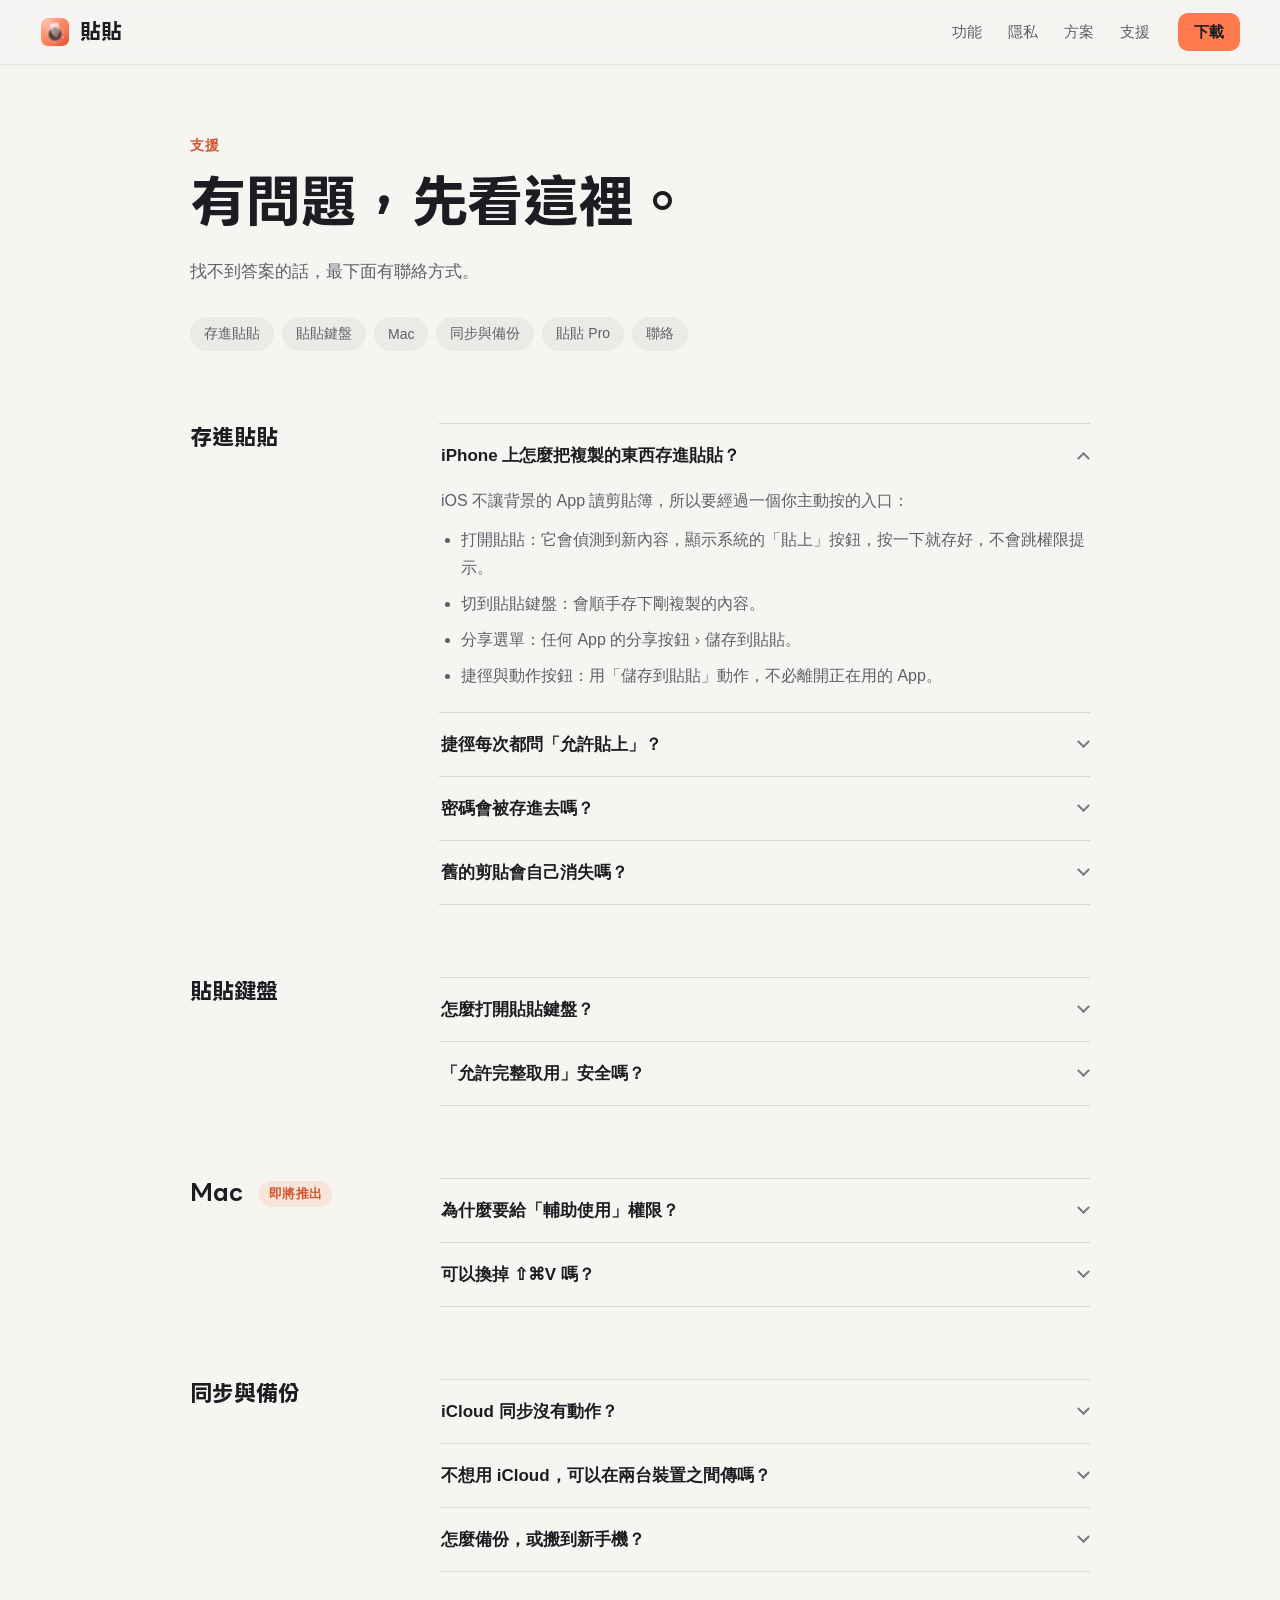
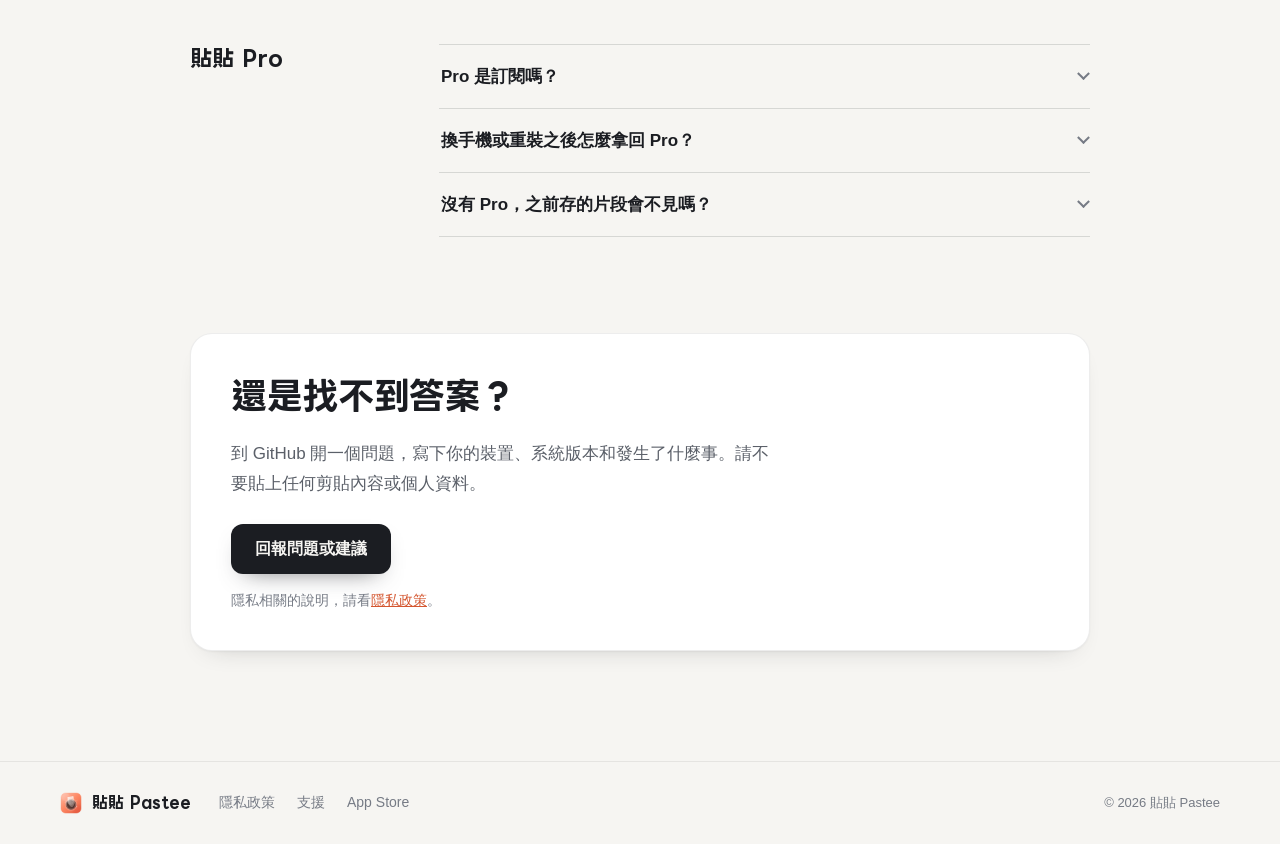
==== support/index.html @ 5e37101f "Pastee website: homepage, support page and 404 The homepage is a Wednesday's worth of clips laid out" ====
<!doctype html>
<html lang="zh-Hant-TW">
<head>
<meta charset="utf-8">
<meta name="viewport" content="width=device-width, initial-scale=1, viewport-fit=cover">
<title>支援與常見問題｜貼貼 Pastee</title>
<meta name="description" content="貼貼 Pastee 的常見問題：怎麼把東西存進貼貼、貼貼鍵盤、iCloud 同步、備份、貼貼 Pro 與聯絡方式。">
<meta name="theme-color" content="#F6F5F2" media="(prefers-color-scheme: light)">
<meta name="theme-color" content="#131417" media="(prefers-color-scheme: dark)">
<link rel="canonical" href="https://chung223.github.io/pastee-site/support/">
<link rel="icon" href="../assets/favicon-64.png" type="image/png">
<link rel="apple-touch-icon" href="../assets/apple-touch-icon.png">
<meta property="og:title" content="支援與常見問題｜貼貼 Pastee">
<meta property="og:image" content="https://chung223.github.io/pastee-site/assets/og.png">
<link rel="preload" href="../assets/fonts/pastee-display.woff2" as="font" type="font/woff2" crossorigin>
<link rel="stylesheet" href="../assets/site.css">
</head>
<body class="page">
<a class="skip" href="#main">跳到主要內容</a>
<header class="nav scrolled">
  <div class="nav-in">
    <a class="brand" href="../" aria-label="貼貼 Pastee 首頁"><img src="../assets/icon-256.webp" width="30" height="30" alt="">貼貼</a>
    <nav class="links" aria-label="主要">
      <a href="../#features">功能</a>
      <a href="../#privacy">隱私</a>
      <a href="../#pricing">方案</a>
      <a href="./" aria-current="page">支援</a>
    </nav>
    <a class="get" href="https://apps.apple.com/tw/app/%E8%B2%BC%E8%B2%BC-pastee/id6814187982">下載</a>
  </div>
</header>

<main id="main" class="wrap support">
  <header class="page-head">
    <p class="eyebrow">支援</p>
    <h1 class="display">有問題，先看這裡。</h1>
    <p class="body">找不到答案的話，最下面有聯絡方式。</p>
    <nav class="toc" aria-label="分類">
      <a href="#save">存進貼貼</a><a href="#keyboard">貼貼鍵盤</a><a href="#mac">Mac</a><a href="#sync">同步與備份</a><a href="#pro">貼貼 Pro</a><a href="#contact">聯絡</a>
    </nav>
  </header>

  <section class="qa-group" id="save" aria-labelledby="save-h">
    <h2 id="save-h">存進貼貼</h2>
    <div class="qa">
      <details open>
        <summary>iPhone 上怎麼把複製的東西存進貼貼？</summary>
        <p>iOS 不讓背景的 App 讀剪貼簿，所以要經過一個你主動按的入口：</p>
        <ul class="dots">
          <li>打開貼貼：它會偵測到新內容，顯示系統的「貼上」按鈕，按一下就存好，不會跳權限提示。</li>
          <li>切到貼貼鍵盤：會順手存下剛複製的內容。</li>
          <li>分享選單：任何 App 的分享按鈕 › 儲存到貼貼。</li>
          <li>捷徑與動作按鈕：用「儲存到貼貼」動作，不必離開正在用的 App。</li>
        </ul>
      </details>
      <details>
        <summary>捷徑每次都問「允許貼上」？</summary>
        <p>第一次執行讀剪貼簿的捷徑時，iOS 會問能不能讀。選「一律允許」，之後就不會再問。</p>
      </details>
      <details>
        <summary>密碼會被存進去嗎？</summary>
        <p>預設不會。密碼管理員複製的內容不記錄，標了「機密」或「暫存」的也不記錄。信用卡號、API 金鑰、私鑰、JWT 會自動遮罩，可以設定幾分鐘後自動刪除。設定裡還能打開「連疑似密碼的字串也遮罩」。</p>
      </details>
      <details>
        <summary>舊的剪貼會自己消失嗎？</summary>
        <p>預設保留最近 5,000 筆，可以在設定裡改成不限，或改成依天數清理。釘選的和收藏集裡的永遠保留。</p>
      </details>
    </div>
  </section>

  <section class="qa-group" id="keyboard" aria-labelledby="keyboard-h">
    <h2 id="keyboard-h">貼貼鍵盤</h2>
    <div class="qa">
      <details>
        <summary>怎麼打開貼貼鍵盤？</summary>
        <p>設定 › 一般 › 鍵盤 › 鍵盤 › 新增鍵盤 › 貼貼，再點進「貼貼」打開「允許完整取用」。之後在任何輸入框按地球鍵就能切過去。</p>
      </details>
      <details>
        <summary>「允許完整取用」安全嗎？</summary>
        <p>沒有這個權限，鍵盤讀不到你存在貼貼裡的剪貼，就完全沒有用處。貼貼鍵盤只有讀取共用資料庫這一項權限，沒有任何網路權限，不記錄按鍵，也不傳送你輸入的內容。</p>
      </details>
    </div>
  </section>

  <section class="qa-group" id="mac" aria-labelledby="mac-h">
    <h2 id="mac-h">Mac <span class="soon">即將推出</span></h2>
    <div class="qa">
      <details>
        <summary>為什麼要給「輔助使用」權限？</summary>
        <p>貼貼要替你在目前的 App 按下 ⌘V，才能把選好的那筆直接貼進去。沒有授權的話，它只會把內容放到剪貼簿，你自己再按一次 ⌘V。</p>
      </details>
      <details>
        <summary>可以換掉 ⇧⌘V 嗎？</summary>
        <p>可以。設定 › 快捷鍵，按下你想要的組合就好；依序貼上的快捷鍵也在同一個地方。</p>
      </details>
    </div>
  </section>

  <section class="qa-group" id="sync" aria-labelledby="sync-h">
    <h2 id="sync-h">同步與備份</h2>
    <div class="qa">
      <details>
        <summary>iCloud 同步沒有動作？</summary>
        <p>iCloud 同步是貼貼 Pro 的功能。確認兩台裝置都登入同一個 Apple 帳號、都買了或恢復了 Pro，並且在設定裡打開「透過 iCloud 同步」。同步走你自己的 iCloud，文字以端對端加密欄位儲存。</p>
      </details>
      <details>
        <summary>不想用 iCloud，可以在兩台裝置之間傳嗎？</summary>
        <p>可以用區網直傳：兩台裝置在同一個 Wi-Fi、輸入相同的配對碼，就會直接互傳，不經過任何伺服器。這個功能預設關閉，也不需要 Pro。</p>
      </details>
      <details>
        <summary>怎麼備份，或搬到新手機？</summary>
        <p>設定 › 備份，可以匯出成 JSON 檔，再到新裝置匯入。備份包含文字、連結、富文字、縮圖、釘選與收藏集；圖片原檔與敏感內容不會放進去。</p>
      </details>
    </div>
  </section>

  <section class="qa-group" id="pro" aria-labelledby="pro-h">
    <h2 id="pro-h">貼貼 Pro</h2>
    <div class="qa">
      <details>
        <summary>Pro 是訂閱嗎？</summary>
        <p>不是。貼貼 Pro 是 NT$290 一次買斷，包含 iCloud 同步、自己寫片段、展開關鍵字、工作階段與比較兩筆。其他功能都免費，包括所有隱私功能。</p>
      </details>
      <details>
        <summary>換手機或重裝之後怎麼拿回 Pro？</summary>
        <p>打開設定裡的貼貼 Pro，按「恢復購買」。購買跟著你的 Apple 帳號走，每台裝置會各自向 App Store 確認。</p>
      </details>
      <details>
        <summary>沒有 Pro，之前存的片段會不見嗎？</summary>
        <p>不會。已經存下的東西永遠讀得到，沒有 Pro 只是不能建立新的片段、不能開始同步。</p>
      </details>
    </div>
  </section>

  <section class="contact" id="contact" aria-labelledby="contact-h">
    <h2 id="contact-h" class="display">還是找不到答案？</h2>
    <p class="body">到 GitHub 開一個問題，寫下你的裝置、系統版本和發生了什麼事。請不要貼上任何剪貼內容或個人資料。</p>
    <a class="btn" href="https://github.com/chung223/pastee-privacy/issues">回報問題或建議</a>
    <p class="fine">隱私相關的說明，請看<a href="https://chung223.github.io/pastee-privacy/">隱私政策</a>。</p>
  </section>
</main>

<footer class="foot">
  <div class="wrap foot-in">
    <span class="brand"><img src="../assets/icon-256.webp" width="22" height="22" alt="">貼貼 Pastee</span>
    <nav aria-label="頁尾">
      <a href="https://chung223.github.io/pastee-privacy/">隱私政策</a>
      <a href="./">支援</a>
      <a href="https://apps.apple.com/tw/app/%E8%B2%BC%E8%B2%BC-pastee/id6814187982">App Store</a>
    </nav>
    <small>© 2026 貼貼 Pastee</small>
  </div>
</footer>
</body>
</html>
---- assets/site.css ----
/* 貼貼 Pastee 官網
   方向「週三的剪貼簿」：首屏是一個人一天複製過的東西，內容本身就是畫面。
   顏色與 App 的柿墨 Persimmon Ink 同一組（Packages/PasteeCore/Sources/PasteeUI/Theme/PasteeTheme.swift）。 */

@font-face{
  font-family:"Pastee Display";
  src:url("fonts/pastee-display.woff2") format("woff2");
  font-weight:700;font-style:normal;font-display:swap;
}

:root{
  color-scheme:light dark;
  --bg:#F6F5F2; --surface:#FFFFFF; --raised:#F1EFEA; --sunken:#EDEBE6;
  --fill:rgba(27,29,34,.05); --fill-strong:rgba(27,29,34,.09);
  --line:rgba(27,29,34,.08); --line-strong:rgba(27,29,34,.14);
  --text:#1B1D22; --text2:#5B6069; --text3:#767B85;
  --accent:#FF7B4F; --accent-text:#D4562F; --accent-soft:rgba(255,123,79,.14); --on-accent:#1B1D22;
  --ink:#1B1D22; --ink-text:#F3F4F6; --ink-text2:#AEB3BD;
  --k-text:#6F7782; --k-rich:#5B6BD6; --k-link:#1E6FD9; --k-code:#7A4FD6; --k-color:#D6407F; --k-email:#1B9C90; --k-image:#2E9E5B; --k-file:#C77A12;
  --shadow:0 1px 2px rgba(27,29,34,.04),0 12px 28px -20px rgba(27,29,34,.30);
  --display:"Pastee Display","PingFang TC","Noto Sans TC","Microsoft JhengHei",sans-serif;
  --sans:-apple-system,BlinkMacSystemFont,"SF Pro Text","PingFang TC","Noto Sans TC","Microsoft JhengHei",sans-serif;
  --mono:ui-monospace,"SF Mono",Menlo,Consolas,monospace;
  --gutter:clamp(16px,3.2vw,40px);
  --r-key:6px; --r-ctl:12px; --r-card:16px; --r-panel:22px;
  --spring:linear(0,.009,.035 2.1%,.141 4.4%,.723 12.9%,.938 16.7%,1.017 19.4%,1.067,1.099 24.3%,1.105 25.9%,1.1 27.7%,1.006 34.6%,.988 38.6%,.98 42.6%,.993 55.6%,1.001 69.8%,1);
}
@media (prefers-color-scheme:dark){
  :root{
    --bg:#131417; --surface:#1B1D22; --raised:#23262D; --sunken:#16171B;
    --fill:rgba(255,255,255,.06); --fill-strong:rgba(255,255,255,.10);
    --line:rgba(255,255,255,.08); --line-strong:rgba(255,255,255,.14);
    --text:#F3F4F6; --text2:#AEB3BD; --text3:#8B9099;
    --accent-text:#FF9A76; --accent-soft:rgba(255,123,79,.16);
    --ink:#0D0E11;
    --k-text:#9AA3AE; --k-rich:#8F9CF4; --k-link:#5DA9FF; --k-code:#B388FF; --k-color:#FF7AB6; --k-email:#4FD1C5; --k-image:#58D68D; --k-file:#FFB74D;
    --shadow:0 1px 0 rgba(255,255,255,.04) inset,0 18px 36px -24px rgba(0,0,0,.9);
  }
}

*,*::before,*::after{box-sizing:border-box}
*{margin:0;padding:0}
html{background:var(--bg);color:var(--text);font-family:var(--sans);-webkit-font-smoothing:antialiased;text-size-adjust:100%;scroll-padding-top:80px}
body{min-height:100vh;overflow-x:clip}
img{display:block;max-width:100%;height:auto}
a{color:inherit}
button{font:inherit;color:inherit;background:none;border:0;cursor:pointer}
ul,ol{list-style:none}
:focus-visible{outline:2px solid var(--accent);outline-offset:3px;border-radius:6px}
.sr{position:absolute;width:1px;height:1px;overflow:hidden;clip-path:inset(50%);white-space:nowrap}
.skip{position:absolute;left:12px;top:-60px;z-index:50;padding:10px 14px;border-radius:10px;background:var(--text);color:var(--bg);text-decoration:none}
.skip:focus{top:12px}
.mono{font-family:var(--mono)}
.nb{white-space:nowrap}
.wrap{width:100%;max-width:1240px;margin-inline:auto;padding-inline:var(--gutter)}
.display{font-family:var(--display);font-weight:700;letter-spacing:-.01em}
.eyebrow{font-size:14px;font-weight:600;color:var(--accent-text);letter-spacing:.04em}
h2.display{margin-top:14px;font-size:clamp(34px,4.3vw,56px);line-height:1.25;text-wrap:balance}
.body{margin-top:20px;font-size:17px;line-height:1.75;color:var(--text2);max-width:32em}
svg.i{width:14px;height:14px;fill:none;stroke:currentColor;stroke-width:1.7;stroke-linecap:round;stroke-linejoin:round;flex:none}
.key{display:inline-flex;align-items:center;justify-content:center;min-width:1.9em;height:1.75em;padding:0 .5em;border-radius:var(--r-key);background:var(--surface);border:1px solid var(--line-strong);border-bottom-width:2px;font:500 .8em/1 var(--mono);color:var(--text2);white-space:nowrap}

.btn{display:inline-flex;align-items:center;justify-content:center;height:50px;padding:0 24px;border-radius:var(--r-ctl);background:var(--text);color:var(--bg);font:600 16px/1 var(--sans);text-decoration:none;white-space:nowrap;
  transition:transform .18s var(--spring),box-shadow .2s;box-shadow:0 10px 24px -14px rgba(27,29,34,.7)}
.btn:hover{transform:translateY(-2px)}
.btn:active{transform:scale(.97);transition-duration:.08s}

/* ───────── 導覽 ───────── */
.nav{position:sticky;top:0;z-index:20;background:color-mix(in srgb,var(--bg) 82%,transparent);backdrop-filter:blur(18px) saturate(1.4);-webkit-backdrop-filter:blur(18px) saturate(1.4);border-bottom:1px solid transparent;transition:border-color .2s}
.nav.scrolled{border-bottom-color:var(--line)}
.nav-in{display:flex;align-items:center;gap:28px;height:64px;padding-inline:var(--gutter);max-width:1440px;margin-inline:auto}
.brand{display:inline-flex;align-items:center;gap:10px;font:700 21px/1 var(--display);text-decoration:none}
.brand img{border-radius:22%}
.links{margin-left:auto;display:flex;gap:26px;font-size:15px}
.links a{color:var(--text2);text-decoration:none;transition:color .15s}
.links a:hover{color:var(--text)}
.get{display:inline-flex;align-items:center;height:38px;padding:0 16px;border-radius:10px;background:var(--accent);color:var(--on-accent);font-weight:600;font-size:15px;text-decoration:none;transition:transform .18s var(--spring)}
.get:active{transform:scale(.96)}

/* ───────── 首屏 ───────── */
.day{max-width:1440px;margin-inline:auto;height:calc(100svh - 64px);min-height:700px;max-height:920px;padding:6px var(--gutter) 32px;display:grid;gap:14px;
  grid-template-columns:repeat(12,minmax(0,1fr));grid-template-rows:repeat(3,minmax(0,1fr))}
.head{grid-column:1/6;grid-row:1/3;display:flex;flex-direction:column;justify-content:center;padding:0 24px 0 6px}
.head .eyebrow{color:var(--text3);font:500 13px var(--mono);letter-spacing:.02em}
h1.display{margin-top:16px;font-size:clamp(40px,4.7vw,68px);line-height:1.22}
h1 .ln{display:block;white-space:nowrap}
h1 em{font-style:normal;color:var(--accent-text);display:inline-block;font-variant-numeric:tabular-nums}
.lede{margin-top:20px;font-size:17px;line-height:1.75;color:var(--text2);max-width:25em}
.cta{margin-top:26px;display:flex;align-items:center;gap:18px;flex-wrap:wrap}
.avail{display:inline-flex;align-items:center;gap:8px;font-size:14px;color:var(--text3)}
.avail .sep{width:3px;height:3px;border-radius:50%;background:currentColor}
.hint{margin-top:22px;display:flex;align-items:center;gap:10px;font-size:14px;color:var(--text3)}

.tiles{display:contents}
.t{position:relative;display:flex;flex-direction:column;min-height:0;border-radius:var(--r-card);background:var(--surface);border:1px solid var(--line);box-shadow:var(--shadow);overflow:hidden}
.t .meta{display:flex;align-items:center;gap:8px;padding:12px 14px 0;font-size:12px;color:var(--text3);white-space:nowrap;min-width:0}
.t .meta .time{font:500 12px var(--mono);color:var(--text2)}
.t .kind{flex:none;display:inline-flex;align-items:center;gap:5px;margin-left:auto;padding:3px 8px;border-radius:999px;font-size:11.5px;font-weight:600;color:var(--tint);background:color-mix(in srgb,var(--tint) 12%,transparent)}
.t .c{flex:1;min-height:0;padding:10px 14px 14px;font-size:14px;line-height:1.55;overflow:hidden}
.t.link{grid-column:6/9;grid-row:1/2}
.t.color{grid-column:9/11;grid-row:1/2}
.t.shot{grid-column:11/13;grid-row:1/3}
.t.code{grid-column:6/11;grid-row:2/3}
.t.note{grid-column:1/4;grid-row:3/4}
.t.mask{grid-column:4/6;grid-row:3/4}
.t.mail{grid-column:6/8;grid-row:3/4}
.t.utm{grid-column:8/11;grid-row:3/4}
.t.file{grid-column:11/13;grid-row:3/4}
.t .ttl{font-weight:600;font-size:15px;line-height:1.45}
.t .url{margin-top:6px;color:var(--k-link);font-size:13px;word-break:break-all}
.t.color .c{padding:10px 10px 10px}
.sw{height:100%;border-radius:10px;background:var(--sw);display:flex;align-items:flex-end;padding:10px 12px;color:#1B1D22;font:600 16px var(--mono)}
.t.code pre{font:12.5px/1.6 var(--mono);color:var(--text)}
.kw{color:#B4317A}.fn{color:#1E6FD9}.cm{color:var(--text3)}
@media (prefers-color-scheme:dark){.kw{color:#FF7AB6}.fn{color:#8FD3FF}}
.t.shot .c{display:flex;flex-direction:column;gap:10px;padding:10px 12px 12px}
.phone{flex:1;min-height:0;border-radius:14px;background:var(--raised);border:1px solid var(--line);padding:14px 12px;display:flex;flex-direction:column;gap:8px;overflow:hidden}
.phone .bar{display:block;height:7px;border-radius:4px;background:var(--fill-strong)}
.phone .tk{display:block;margin:4px 0;padding:10px;border-radius:10px;background:var(--surface);border:1px solid var(--line);font-size:12px;line-height:1.5;color:var(--text2)}
.phone .tk b{display:block;font-size:13px;color:var(--text)}
.phone mark{display:inline-block;margin-top:6px;padding:2px 6px;border-radius:5px;background:color-mix(in srgb,var(--k-image) 18%,transparent);color:var(--text);font:600 12.5px var(--mono)}
.ocr{font-size:12px;font-weight:600;color:var(--k-image)}
.t.mask .c{display:flex;flex-direction:column;justify-content:center;gap:6px;background:repeating-linear-gradient(-45deg,var(--fill) 0 7px,transparent 7px 14px)}
.t.mask .dots{font-size:20px;letter-spacing:.1em;color:var(--text2)}
.t.mask small{font-size:12.5px;color:var(--text3);line-height:1.5}
.t.mail .c{display:flex;align-items:center;font-size:15px;word-break:break-all}
.t.utm .url{color:var(--text2);line-height:1.6}
s{color:var(--text3);text-decoration-color:var(--accent);text-decoration-thickness:2px}
.t.utm small{display:block;margin-top:6px;font-size:12px;font-weight:600;color:var(--accent-text)}
.t.file .c{display:flex;align-items:center;gap:12px}
.doc{flex:none;display:flex;align-items:flex-end;justify-content:center;width:38px;height:46px;padding-bottom:5px;border-radius:6px;background:color-mix(in srgb,var(--k-file) 14%,var(--surface));border:1px solid color-mix(in srgb,var(--k-file) 35%,transparent);font:700 9px var(--mono);color:var(--k-file)}
.t.file b{display:block;font-size:14px;word-break:break-all}
.t.file small{font-size:12px;color:var(--text3)}

/* ───────── 自動分類 ───────── */
.sort{border-top:1px solid var(--line)}
.sort-stage{max-width:1240px;margin-inline:auto;padding:0 var(--gutter);min-height:calc(100svh - 64px);display:grid;grid-template-columns:minmax(0,5fr) minmax(0,7fr);gap:56px;align-items:center}
.perks{margin-top:26px;display:grid;grid-template-columns:repeat(2,minmax(0,auto));gap:10px 22px;font-size:15px;color:var(--text2)}
.perks li{display:flex;align-items:center;gap:8px}
.perks li::before{content:"";width:10px;height:10px;border-radius:3px;background:var(--tint)}
.perks b{color:var(--text);font-weight:600}
.board{position:relative;height:min(68svh,560px);--chip-h:15px;--chip-gap:4px}
.pile{position:absolute;inset:0 0 54px 0}
.chip{position:absolute;left:0;top:0;height:var(--chip-h);border-radius:5px;background:var(--tint);will-change:transform}
.chip.fresh{box-shadow:0 0 0 2px var(--bg),0 0 0 4px var(--accent)}
.cols{position:absolute;left:0;right:0;bottom:0;display:grid;grid-template-columns:repeat(8,minmax(0,1fr));gap:12px}
.col{display:flex;justify-content:space-between;align-items:baseline;gap:4px;padding-top:10px;border-top:1px solid var(--line-strong);font-size:13px;color:var(--text2);white-space:nowrap}
.col .n{font:600 13px var(--mono);color:var(--text)}
html:not(.js) .col{position:relative}
html:not(.js) .col::before{content:"";position:absolute;left:0;right:0;bottom:calc(100% + 8px);height:calc(var(--n,0) * 19px);border-radius:5px;background:repeating-linear-gradient(180deg,var(--tint) 0 15px,transparent 15px 19px)}

/* ───────── 搜尋 ───────── */
.find{padding:140px 0}
.find-in{display:grid;grid-template-columns:minmax(0,1fr) minmax(0,1.12fr);gap:72px;align-items:center}
.rules{margin-top:34px;display:grid;gap:18px}
.rules li{display:grid;grid-template-columns:auto 1fr;gap:14px;align-items:baseline;font-size:16px;line-height:1.65;color:var(--text2)}
.rules b{color:var(--text);font-weight:600}
.rules .n{font-size:12px;color:var(--accent-text)}
.panel{border-radius:var(--r-panel);background:var(--surface);border:1px solid var(--line-strong);box-shadow:0 40px 80px -48px rgba(27,29,34,.45);overflow:hidden}
.q{display:flex;align-items:center;gap:10px;padding:16px 18px;border-bottom:1px solid var(--line);cursor:text}
.q svg.i{width:18px;height:18px;color:var(--text3)}
.q input{flex:1;min-width:0;border:0;outline:0;background:transparent;color:var(--text);font:400 20px/1.3 var(--sans);caret-color:var(--accent)}
.q input::placeholder{color:var(--text3)}
.q input::-webkit-search-cancel-button{display:none}
.q:focus-within{box-shadow:inset 0 -2px 0 var(--accent)}
.hits{font-size:12px;color:var(--text3);white-space:nowrap}
.results{position:relative;min-height:calc(4 * 62px)}
.res{display:flex;align-items:center;gap:12px;height:62px;padding:0 16px;border-bottom:1px solid var(--line)}
.res:first-child{background:var(--accent-soft)}
.res .k{flex:none;display:flex;align-items:center;justify-content:center;width:34px;height:34px;border-radius:10px;background:color-mix(in srgb,var(--tint) 14%,transparent);color:var(--tint)}
.res .k svg.i{width:16px;height:16px}
.res .k.sw-k{background:var(--sw);border:1px solid var(--line)}
.res .tx{min-width:0;flex:1}
.res .tt,.res .mm{display:block}
.res .tt{font-size:15px;white-space:nowrap;overflow:hidden;text-overflow:ellipsis}
.res .tt u{text-decoration:none;color:var(--accent-text);font-weight:700}
.res .mm{margin-top:2px;font-size:12px;color:var(--text3);white-space:nowrap;overflow:hidden;text-overflow:ellipsis}
.res .why{flex:none;font-size:11.5px;color:var(--text3);padding:2px 8px;border-radius:999px;background:var(--fill)}
.res .key{flex:none;font-size:11px}
.empty{padding:28px 18px;color:var(--text3);font-size:14px}
.try{display:flex;flex-wrap:wrap;align-items:center;gap:8px;padding:14px 16px;border-top:1px solid var(--line);font-size:13px;color:var(--text3)}
.try button{height:28px;padding:0 10px;border-radius:999px;background:var(--fill);font:500 12.5px var(--mono);color:var(--text2);transition:background .15s}
.try button:hover{background:var(--fill-strong)}

/* ───────── 轉換 ───────── */
.shape{padding:40px 0 140px}
.shape-in{display:grid;grid-template-columns:minmax(0,1fr) minmax(0,.9fr);gap:72px;align-items:center}
.clean{margin-top:32px;padding:20px 22px;border-radius:var(--r-card);background:var(--surface);border:1px solid var(--line);box-shadow:var(--shadow)}
.clean-lab{display:flex;align-items:center;gap:8px;font-size:13px;font-weight:600;color:var(--k-link)}
.clean-url{margin-top:10px;font-size:15px;line-height:1.6;word-break:break-all;color:var(--text)}
.strike-anim .clean-url s{display:inline-block;vertical-align:bottom;overflow:hidden;white-space:nowrap;text-decoration:none;
  background:linear-gradient(var(--accent),var(--accent)) left 58%/var(--strike,100%) 2px no-repeat}
.clean-note{margin-top:12px;font-size:14px;line-height:1.7;color:var(--text3)}
.clean-note code{font:500 .92em var(--mono);padding:1px 5px;border-radius:5px;background:var(--fill);color:var(--text2)}
.shot-ipad{border-radius:28px;overflow:hidden;border:1px solid var(--line-strong);box-shadow:0 50px 90px -60px rgba(27,29,34,.6);background:var(--surface)}

/* ───────── 平台 ───────── */
.where{padding:120px 0 140px;border-top:1px solid var(--line)}
.mac{margin-top:56px}
.mac-head{display:flex;align-items:baseline;gap:28px;flex-wrap:wrap}
.mac-head h3,.ph-copy h3{font:700 28px/1.3 var(--display)}
.soon{display:inline-flex;vertical-align:middle;margin-left:8px;padding:4px 10px;border-radius:999px;background:var(--accent-soft);color:var(--accent-text);font:600 13px var(--sans);letter-spacing:.02em}
.mac-head p{max-width:34em;font-size:16px;line-height:1.75;color:var(--text2)}
.mac-desk{position:relative;margin:36px auto 0;max-width:1440px;padding:56px var(--gutter) 0;overflow:hidden;
  background:linear-gradient(160deg,#FFD9C8 0%,#FF9C78 42%,#E8603F 100%)}
@media (prefers-color-scheme:dark){.mac-desk{background:linear-gradient(160deg,#3A2A25 0%,#5A3022 45%,#2A1712 100%)}}
.mac-window{width:min(980px,86%);margin-inline:auto;filter:drop-shadow(0 30px 40px rgba(60,20,8,.35))}
.mac-shelf{position:relative;width:min(1240px,100%);margin:-12% auto 0;border-radius:18px 18px 0 0;box-shadow:0 -20px 50px -20px rgba(60,20,8,.45)}
.keys{margin-top:28px;display:grid;grid-template-columns:repeat(4,minmax(0,1fr));gap:20px}
.keys li{display:flex;flex-direction:column;gap:10px;font-size:14px;line-height:1.6;color:var(--text2)}
.keys .key{align-self:flex-start;font-size:14px;color:var(--text)}
.phones{margin-top:110px;display:grid;grid-template-columns:minmax(0,.8fr) minmax(0,1.1fr) minmax(0,.8fr);gap:48px;align-items:center}
.ph{border-radius:40px;overflow:hidden;border:1px solid var(--line-strong);box-shadow:0 40px 70px -50px rgba(27,29,34,.55);background:var(--surface)}
.ph-2{margin-top:120px}
.ways{margin-top:26px;display:grid;gap:16px}
.ways li{display:grid;gap:3px;padding-left:16px;border-left:2px solid var(--line-strong)}
.ways b{font-size:16px}
.ways span{font-size:15px;line-height:1.65;color:var(--text2)}

/* ───────── 隱私（反色）───────── */
.privacy{background:var(--ink);color:var(--ink-text);padding:130px 0 110px}
.privacy .eyebrow{color:#FF9A76}
.privacy .body{color:var(--ink-text2)}
.privacy-in{display:grid;grid-template-columns:minmax(0,1fr) minmax(0,1fr);gap:72px;align-items:start}
.redact{margin-top:34px;padding:22px 24px;border-radius:var(--r-card);background:#1F2127;border:1px solid rgba(255,255,255,.10)}
.rd-meta{font-size:12px;color:#8B9099}
.rd-num{position:relative;margin-top:12px;height:1.3em;font-size:clamp(22px,2.6vw,32px);letter-spacing:.05em;color:#F3F4F6}
.rd-num span{position:absolute;left:0;top:0;white-space:nowrap}
.rd-num .g{opacity:0}
.rd-num .m{color:#AEB3BD;letter-spacing:.12em}
.rd-note{margin-top:14px;font-size:14px;line-height:1.7;color:#8B9099}
.facts{display:grid;grid-template-columns:repeat(2,minmax(0,1fr));gap:30px 36px;padding-top:44px}
.facts li{display:grid;gap:8px;padding-top:16px;border-top:1px solid rgba(255,255,255,.14)}
.facts b{font-size:17px;color:#F3F4F6}
.facts span{font-size:15px;line-height:1.7;color:#AEB3BD}
.pv-link{margin-top:56px}
.pv-link a{color:#FF9A76;font-weight:600;text-decoration:none}
.pv-link a:hover{text-decoration:underline}

/* ───────── 方案 ───────── */
.pricing{padding:140px 0 120px}
.plans{margin-top:48px;display:grid;grid-template-columns:repeat(2,minmax(0,1fr));gap:20px;max-width:980px}
.plan{display:flex;flex-direction:column;padding:30px 30px 32px;border-radius:var(--r-panel);background:var(--surface);border:1px solid var(--line);box-shadow:var(--shadow)}
.plan.pro{border:2px solid var(--accent);box-shadow:0 30px 60px -40px rgba(255,123,79,.55)}
.plan h3{display:flex;align-items:center;gap:10px;font:700 22px/1.3 var(--display)}
.tag{padding:3px 9px;border-radius:999px;background:var(--accent-soft);color:var(--accent-text);font:600 12px var(--sans)}
.price{margin-top:14px;display:flex;align-items:baseline;gap:12px}
.price .num{font:700 44px/1 var(--display);letter-spacing:-.01em}
.once{font-size:14px;color:var(--text3)}
.sub{margin-top:10px;font-size:15px;color:var(--text2)}
.plan ul{margin-top:20px;display:grid;gap:11px;flex:1}
.plan li{position:relative;padding-left:24px;font-size:15px;line-height:1.6;color:var(--text2)}
.plan li b{color:var(--text)}
.plan li::before{content:"";position:absolute;left:2px;top:.5em;width:10px;height:6px;border-left:2px solid var(--accent);border-bottom:2px solid var(--accent);transform:rotate(-45deg)}
.plan .btn{margin-top:26px;align-self:flex-start}

/* ───────── 常見問題 ───────── */
.faq{padding:40px 0 120px}
.faq-in{display:grid;grid-template-columns:minmax(0,4fr) minmax(0,8fr);gap:56px}
.faq h2.display{margin-top:0;font-size:clamp(30px,3.4vw,44px)}
.qa details{border-top:1px solid var(--line-strong)}
.qa details:last-child{border-bottom:1px solid var(--line-strong)}
.qa summary{list-style:none;display:flex;justify-content:space-between;align-items:center;gap:16px;padding:20px 2px;font-size:17px;font-weight:600;cursor:pointer}
.qa summary::-webkit-details-marker{display:none}
.qa summary::after{content:"";flex:none;width:9px;height:9px;border-right:2px solid var(--text3);border-bottom:2px solid var(--text3);transform:rotate(45deg) translate(-2px,-2px);transition:transform .25s var(--spring)}
.qa details[open] summary::after{transform:rotate(225deg) translate(-2px,-2px)}
.qa p{padding:0 2px 22px;font-size:16px;line-height:1.8;color:var(--text2);max-width:40em}
.more{grid-column:2;margin-top:6px}
.more a{color:var(--accent-text);font-weight:600;text-decoration:none}

/* ───────── 結尾 ───────── */
.end{padding:110px 0 130px;border-top:1px solid var(--line);text-align:center}
.end-in{display:flex;flex-direction:column;align-items:center}
.end-icon{width:112px;height:112px;filter:drop-shadow(0 18px 24px rgba(200,80,40,.35))}
.end h2.display{margin:28px 0 30px}

.foot{border-top:1px solid var(--line);padding:30px 0 calc(30px + env(safe-area-inset-bottom))}
.foot-in{display:flex;align-items:center;gap:28px;flex-wrap:wrap;font-size:14px;color:var(--text3)}
.foot .brand{font-size:16px;color:var(--text)}
.foot nav{display:flex;gap:22px}
.foot nav a{text-decoration:none}
.foot nav a:hover{color:var(--text)}
.foot small{margin-left:auto;font-size:13px}

/* ───────── 在這頁複製時 ───────── */
.toast{position:fixed;z-index:40;right:20px;bottom:calc(20px + env(safe-area-inset-bottom));display:flex;align-items:center;gap:12px;max-width:min(380px,calc(100vw - 32px));padding:12px 14px;border-radius:16px;
  background:color-mix(in srgb,var(--surface) 88%,transparent);backdrop-filter:blur(20px) saturate(1.4);-webkit-backdrop-filter:blur(20px) saturate(1.4);border:1px solid var(--line-strong);box-shadow:0 24px 48px -24px rgba(27,29,34,.55)}
.toast[hidden]{display:none}
.tk-kind{flex:none;display:flex;align-items:center;justify-content:center;width:34px;height:34px;border-radius:10px;background:color-mix(in srgb,var(--tint,var(--k-text)) 14%,transparent);color:var(--tint,var(--k-text))}
.tk-kind svg.i{width:16px;height:16px}
.tk-body{min-width:0;display:grid;gap:2px}
.tk-title{font-size:14px}
.tk-prev{font-size:12.5px;color:var(--text3);white-space:nowrap;overflow:hidden;text-overflow:ellipsis}
.tk-n{flex:none;margin-left:auto;font-size:12px;color:var(--text3)}

/* ───────── 出場前的狀態（只在有 JS、沒有減少動態效果時）───────── */
@media (prefers-reduced-motion:no-preference){
  html.js .t,html.js h1 .ln,html.js .head .eyebrow,html.js .head .lede,html.js .head .cta,html.js .head .hint{visibility:hidden}
  html.js.ready .t,html.js.ready h1 .ln,html.js.ready .head .eyebrow,html.js.ready .head .lede,html.js.ready .head .cta,html.js.ready .head .hint{visibility:visible}
}

/* ───────── 窄螢幕 ───────── */
@media (max-width:1100px){
  .day{grid-template-columns:repeat(4,minmax(0,1fr));grid-template-rows:auto repeat(4,170px);height:auto;max-height:none;min-height:0;padding-top:24px}
  .head{grid-column:1/-1;grid-row:1;padding:24px 4px 26px}
  h1.display{font-size:clamp(40px,7vw,64px)}
  .t.link{grid-column:1/3;grid-row:2}
  .t.shot{grid-column:3/5;grid-row:2/4}
  .t.color{grid-column:1/2;grid-row:3}
  .t.mask{grid-column:2/3;grid-row:3}
  .t.code{grid-column:1/5;grid-row:4}
  .t.note{grid-column:1/3;grid-row:5}
  .t.mail{grid-column:3/5;grid-row:5}
  .t.utm,.t.file{display:none}
  .sort-stage{grid-template-columns:1fr;gap:40px;align-content:center;padding-top:40px;padding-bottom:40px}
  .find-in,.shape-in,.privacy-in{grid-template-columns:1fr;gap:48px}
  .shape-in .shot-ipad{max-width:560px}
  .phones{grid-template-columns:minmax(0,1fr) minmax(0,1fr);gap:28px}
  .ph-copy{grid-column:1/-1;grid-row:1}
  .ph-2{margin-top:60px}
  .keys{grid-template-columns:repeat(2,minmax(0,1fr))}
  .faq-in{grid-template-columns:1fr;gap:28px}
  .more{grid-column:1}
}
@media (max-width:640px){
  .links{display:none}
  .get{margin-left:auto}
  .day{grid-template-columns:repeat(2,minmax(0,1fr));grid-template-rows:none;grid-auto-rows:150px;padding-bottom:40px}
  .head{grid-row:auto}
  .t.link,.t.color,.t.shot,.t.code,.t.note,.t.mask,.t.mail{grid-column:auto;grid-row:auto}
  .t.link{grid-column:1/-1}
  .t.code,.t.shot{display:none}
  h1.display{font-size:clamp(34px,10vw,44px)}
  .lede,.body{font-size:16px}
  .hint{display:none}
  .board{height:min(46svh,380px);--chip-h:11px;--chip-gap:3px}
  .sort-stage{gap:28px;padding-top:24px;padding-bottom:24px}
  .sort .perks{display:none}
  .t .c{font-size:13px;padding:8px 12px 12px}
  .t .meta{padding:10px 12px 0}
  .cols{gap:5px}
  .col{flex-direction:column;align-items:flex-start;font-size:11px;gap:2px}
  .perks{grid-template-columns:1fr 1fr;font-size:14px}
  .find,.pricing{padding:96px 0}
  .q input{font-size:18px}
  .res .why{display:none}
  .shape{padding:20px 0 96px}
  .where{padding:96px 0}
  .mac-desk{padding-top:28px}
  .mac-window{width:94%}
  .keys{grid-template-columns:1fr 1fr;gap:18px 16px}
  .ph{border-radius:28px}
  .privacy{padding:96px 0 80px}
  .facts{grid-template-columns:1fr;gap:22px;padding-top:0}
  .plans{grid-template-columns:1fr}
  .plan{padding:24px 22px 26px}
  .foot small{margin-left:0;width:100%}
}
@media (prefers-reduced-motion:reduce){
  *{scroll-behavior:auto!important}
  .btn,.get,.qa summary::after{transition:none}
}

/* ───────── 支援頁、404 ───────── */
.page .nav{position:sticky}
.support{padding-top:72px;padding-bottom:110px;max-width:980px}
.page-head h1.display{margin-top:14px;font-size:clamp(36px,4.6vw,56px);line-height:1.22}
.toc{margin-top:30px;display:flex;flex-wrap:wrap;gap:8px}
.toc a{height:34px;display:inline-flex;align-items:center;padding:0 14px;border-radius:999px;background:var(--fill);color:var(--text2);font-size:14px;text-decoration:none;transition:background .15s}
.toc a:hover{background:var(--fill-strong);color:var(--text)}
.qa-group{margin-top:72px;display:grid;grid-template-columns:minmax(0,3fr) minmax(0,9fr);gap:32px;scroll-margin-top:88px}
.qa-group h2{font:700 22px/1.4 var(--display)}
.qa ul.dots{padding:0 2px 22px 22px;display:grid;gap:8px;list-style:disc;color:var(--text2);font-size:16px;line-height:1.75}
.qa ul.dots + p{margin-top:-10px}
.qa details > p + ul.dots{margin-top:-12px}
.contact{margin-top:96px;padding:40px;border-radius:var(--r-panel);background:var(--surface);border:1px solid var(--line);box-shadow:var(--shadow);scroll-margin-top:88px}
.contact h2.display{margin-top:0;font-size:clamp(26px,3vw,36px)}
.contact .btn{margin-top:26px}
.fine{margin-top:18px;font-size:14px;color:var(--text3)}
.fine a{color:var(--accent-text)}
.lost{min-height:calc(100svh - 64px - 90px);display:flex;flex-direction:column;align-items:center;justify-content:center;text-align:center;padding:60px var(--gutter)}
.lost .t{width:min(320px,100%);margin-bottom:34px;transform:rotate(-3deg)}
.lost h1.display{font-size:clamp(32px,4.4vw,52px);line-height:1.25}
.lost .body{margin-inline:auto}
.lost .btn{margin-top:28px}
@media (max-width:760px){
  .qa-group{grid-template-columns:1fr;gap:6px;margin-top:52px}
  .contact{padding:28px 22px}
}
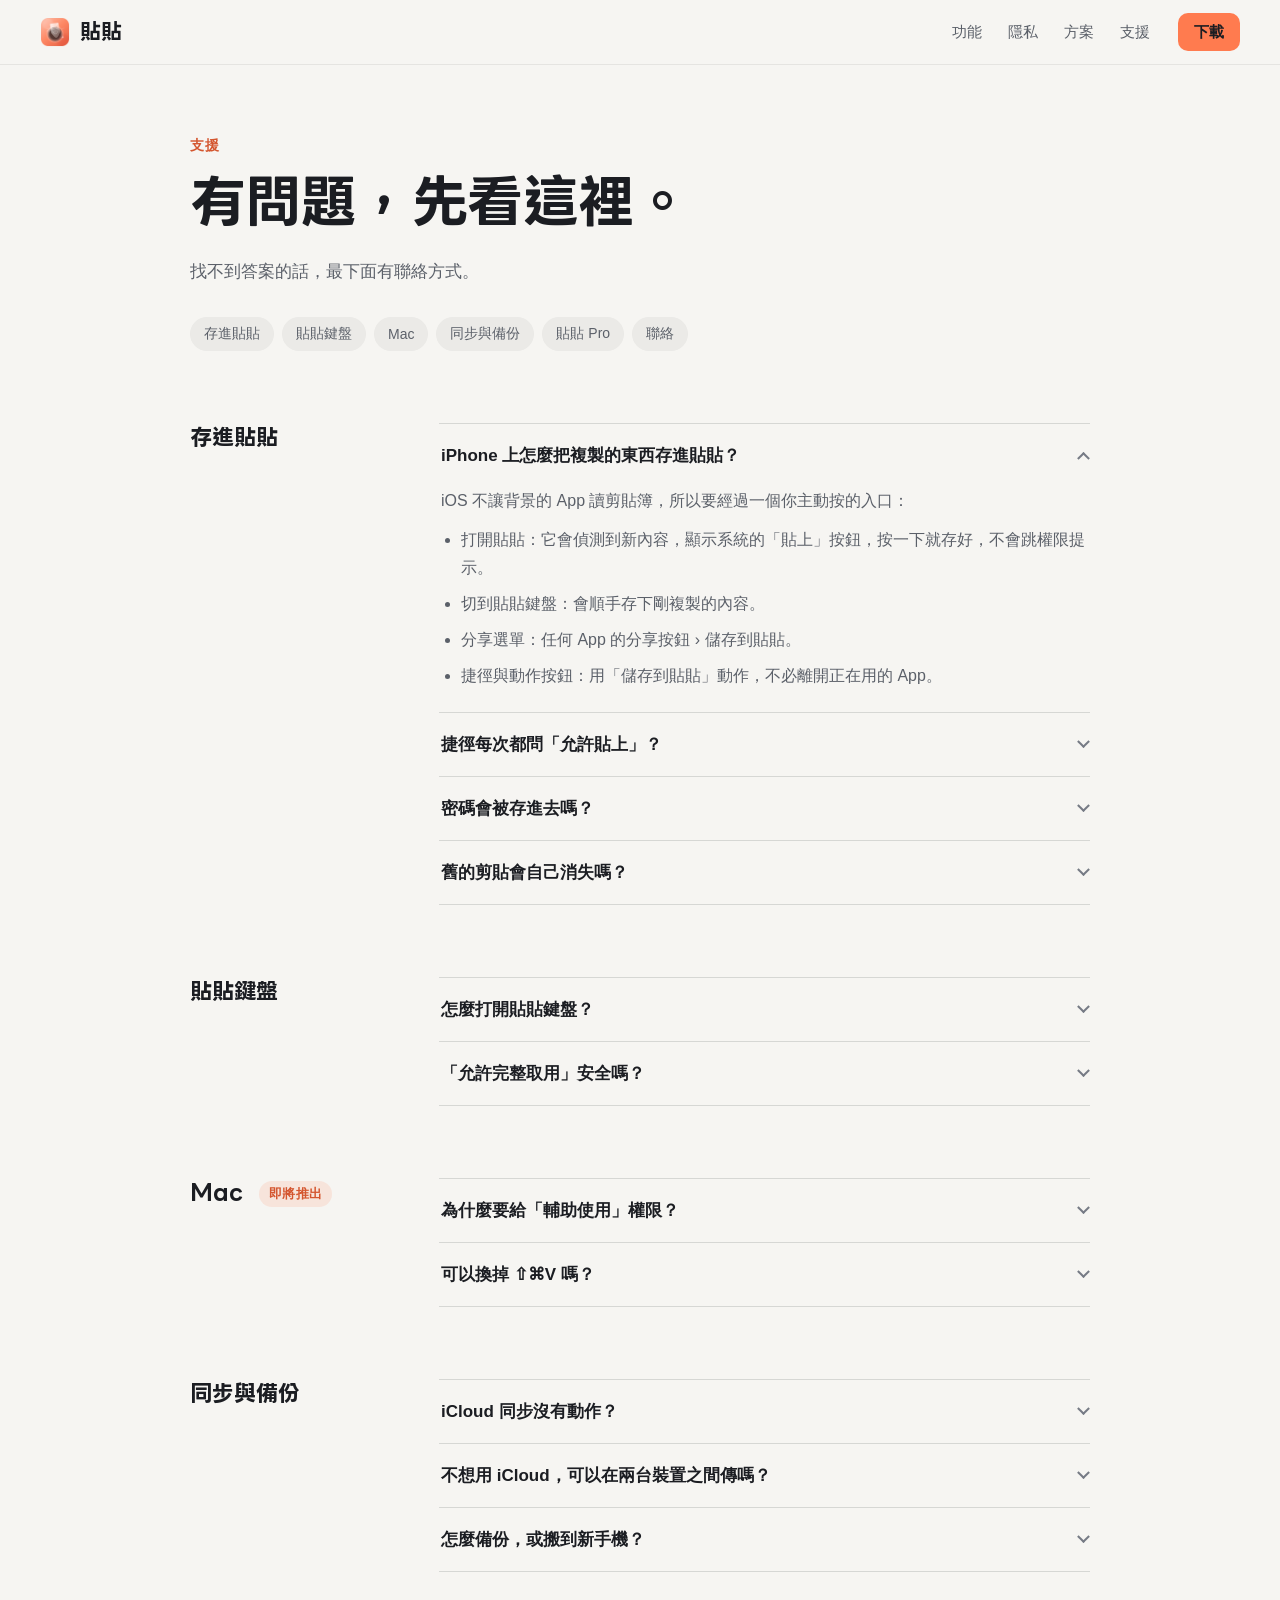
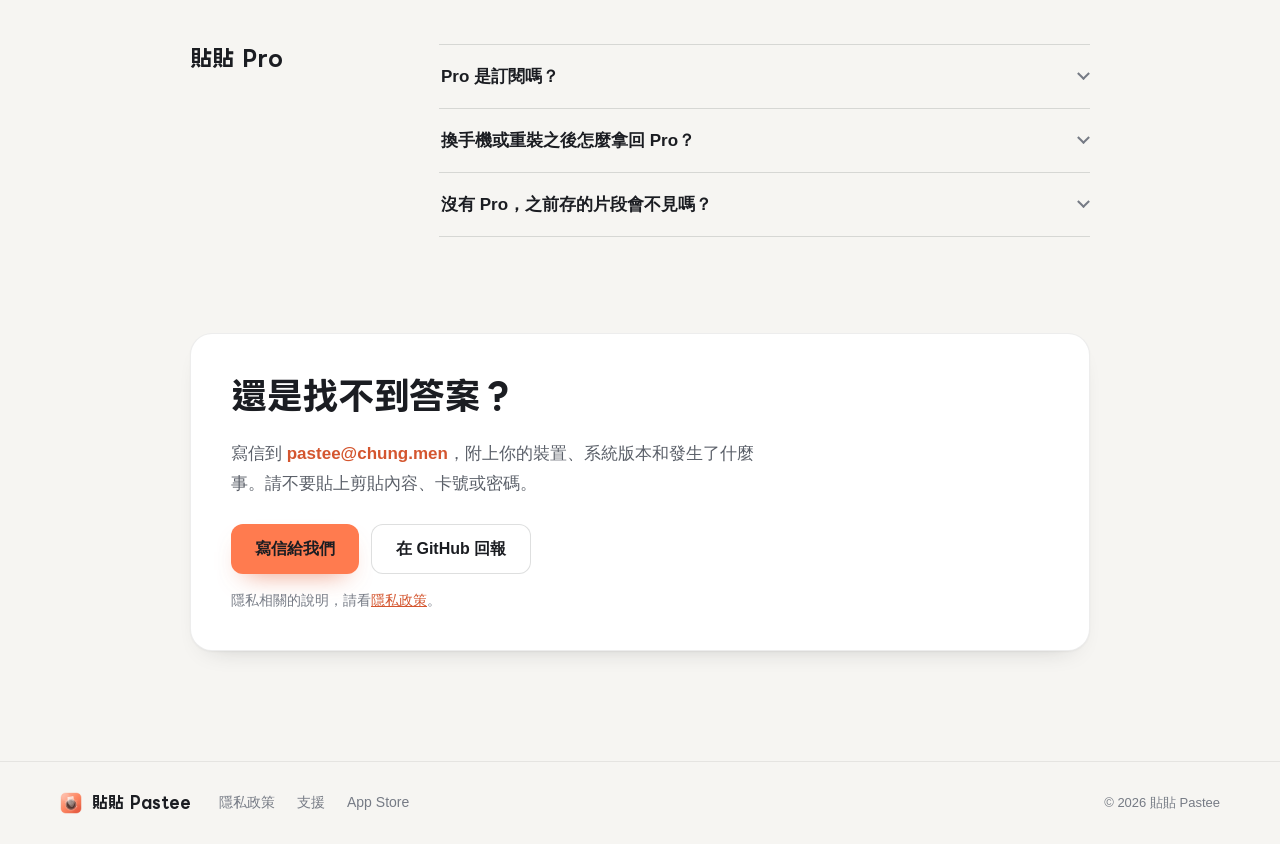
==== commit a624918d: "Add pastee@chung.men as the support contact Email comes first since most people asking for help won'" ====
--- a/support/index.html
+++ b/support/index.html
@@ -134,8 +134,11 @@
 
   <section class="contact" id="contact" aria-labelledby="contact-h">
     <h2 id="contact-h" class="display">還是找不到答案？</h2>
-    <p class="body">到 GitHub 開一個問題，寫下你的裝置、系統版本和發生了什麼事。請不要貼上任何剪貼內容或個人資料。</p>
-    <a class="btn" href="https://github.com/chung223/pastee-privacy/issues">回報問題或建議</a>
+    <p class="body">寫信到 <a class="mail" href="mailto:pastee@chung.men">pastee@chung.men</a>，附上你的裝置、系統版本和發生了什麼事。請不要貼上剪貼內容、卡號或密碼。</p>
+    <div class="contact-acts">
+      <a class="btn" href="mailto:pastee@chung.men?subject=%E8%B2%BC%E8%B2%BC%E6%94%AF%E6%8F%B4">寫信給我們</a>
+      <a class="btn ghost" href="https://github.com/chung223/pastee-privacy/issues">在 GitHub 回報</a>
+    </div>
     <p class="fine">隱私相關的說明，請看<a href="https://chung223.github.io/pastee-privacy/">隱私政策</a>。</p>
   </section>
 </main>
--- a/assets/site.css
+++ b/assets/site.css
@@ -60,13 +60,14 @@
 svg.i{width:14px;height:14px;fill:none;stroke:currentColor;stroke-width:1.7;stroke-linecap:round;stroke-linejoin:round;flex:none}
 .key{display:inline-flex;align-items:center;justify-content:center;min-width:1.9em;height:1.75em;padding:0 .5em;border-radius:var(--r-key);background:var(--surface);border:1px solid var(--line-strong);border-bottom-width:2px;font:500 .8em/1 var(--mono);color:var(--text2);white-space:nowrap}
 
-.btn{display:inline-flex;align-items:center;justify-content:center;height:50px;padding:0 24px;border-radius:var(--r-ctl);background:var(--text);color:var(--bg);font:600 16px/1 var(--sans);text-decoration:none;white-space:nowrap;
-  transition:transform .18s var(--spring),box-shadow .2s;box-shadow:0 10px 24px -14px rgba(27,29,34,.7)}
+.btn{display:inline-flex;align-items:center;justify-content:center;height:50px;padding:0 24px;border-radius:var(--r-ctl);background:var(--accent);color:var(--on-accent);font:600 16px/1 var(--sans);text-decoration:none;white-space:nowrap;
+  transition:transform .18s var(--spring),box-shadow .2s;box-shadow:0 12px 26px -14px rgba(226,96,56,.75)}
+.btn.ghost{background:var(--surface);color:var(--text);border:1px solid var(--line-strong);box-shadow:none}
 .btn:hover{transform:translateY(-2px)}
 .btn:active{transform:scale(.97);transition-duration:.08s}
 
 /* ───────── 導覽 ───────── */
-.nav{position:sticky;top:0;z-index:20;background:color-mix(in srgb,var(--bg) 82%,transparent);backdrop-filter:blur(18px) saturate(1.4);-webkit-backdrop-filter:blur(18px) saturate(1.4);border-bottom:1px solid transparent;transition:border-color .2s}
+.nav{position:sticky;top:0;z-index:20;background:color-mix(in srgb,var(--bg) 95%,transparent);backdrop-filter:blur(18px) saturate(1.4);-webkit-backdrop-filter:blur(18px) saturate(1.4);border-bottom:1px solid transparent;transition:border-color .2s}
 .nav.scrolled{border-bottom-color:var(--line)}
 .nav-in{display:flex;align-items:center;gap:28px;height:64px;padding-inline:var(--gutter);max-width:1440px;margin-inline:auto}
 .brand{display:inline-flex;align-items:center;gap:10px;font:700 21px/1 var(--display);text-decoration:none}
@@ -93,10 +94,12 @@
 
 .tiles{display:contents}
 .t{position:relative;display:flex;flex-direction:column;min-height:0;border-radius:var(--r-card);background:var(--surface);border:1px solid var(--line);box-shadow:var(--shadow);overflow:hidden}
-.t .meta{display:flex;align-items:center;gap:8px;padding:12px 14px 0;font-size:12px;color:var(--text3);white-space:nowrap;min-width:0}
+.t .meta{display:flex;align-items:center;gap:8px;padding:12px 14px 0;font-size:12.5px;font-weight:600;color:var(--text2);white-space:nowrap;min-width:0}
+.t .ft{display:flex;justify-content:space-between;gap:8px;margin-top:auto;padding:8px 14px 10px;border-top:1px solid var(--line);font-size:11.5px;color:var(--text3);white-space:nowrap}
+.t .ft .time{font:500 11.5px var(--mono)}
 .t .meta .time{font:500 12px var(--mono);color:var(--text2)}
 .t .kind{flex:none;display:inline-flex;align-items:center;gap:5px;margin-left:auto;padding:3px 8px;border-radius:999px;font-size:11.5px;font-weight:600;color:var(--tint);background:color-mix(in srgb,var(--tint) 12%,transparent)}
-.t .c{flex:1;min-height:0;padding:10px 14px 14px;font-size:14px;line-height:1.55;overflow:hidden}
+.t .c{flex:1;min-height:0;padding:10px 14px 12px;font-size:14px;line-height:1.55;overflow:hidden}
 .t.link{grid-column:6/9;grid-row:1/2}
 .t.color{grid-column:9/11;grid-row:1/2}
 .t.shot{grid-column:11/13;grid-row:1/3}
@@ -109,17 +112,31 @@
 .t .ttl{font-weight:600;font-size:15px;line-height:1.45}
 .t .url{margin-top:6px;color:var(--k-link);font-size:13px;word-break:break-all}
 .t.color .c{padding:10px 10px 10px}
+.t.link .c{display:flex;flex-direction:column;justify-content:center}
+.t.note .c,.t.mail .c{display:flex;flex-direction:column;justify-content:center}
 .sw{height:100%;border-radius:10px;background:var(--sw);display:flex;align-items:flex-end;padding:10px 12px;color:#1B1D22;font:600 16px var(--mono)}
 .t.code pre{font:12.5px/1.6 var(--mono);color:var(--text)}
 .kw{color:#B4317A}.fn{color:#1E6FD9}.cm{color:var(--text3)}
 @media (prefers-color-scheme:dark){.kw{color:#FF7AB6}.fn{color:#8FD3FF}}
-.t.shot .c{display:flex;flex-direction:column;gap:10px;padding:10px 12px 12px}
-.phone{flex:1;min-height:0;border-radius:14px;background:var(--raised);border:1px solid var(--line);padding:14px 12px;display:flex;flex-direction:column;gap:8px;overflow:hidden}
-.phone .bar{display:block;height:7px;border-radius:4px;background:var(--fill-strong)}
-.phone .tk{display:block;margin:4px 0;padding:10px;border-radius:10px;background:var(--surface);border:1px solid var(--line);font-size:12px;line-height:1.5;color:var(--text2)}
-.phone .tk b{display:block;font-size:13px;color:var(--text)}
-.phone mark{display:inline-block;margin-top:6px;padding:2px 6px;border-radius:5px;background:color-mix(in srgb,var(--k-image) 18%,transparent);color:var(--text);font:600 12.5px var(--mono)}
-.ocr{font-size:12px;font-weight:600;color:var(--k-image)}
+.t.shot .c{display:flex;padding:10px 12px 12px}
+.ticket{position:relative;flex:1;min-height:0;display:flex;flex-direction:column;gap:12px;padding:14px 14px 16px;border-radius:12px;background:linear-gradient(180deg,#FFF8F3,#FFFFFF 40%);border:1px solid var(--line);color:#1B1D22;font-size:12px;overflow:hidden}
+@media (prefers-color-scheme:dark){.ticket{background:linear-gradient(180deg,#2A2320,#23262D 40%);color:#F3F4F6}}
+.tk-head{display:flex;flex-direction:column;gap:2px}
+.tk-head b{font-size:14px}
+.tk-head span{font-size:11px;opacity:.6}
+.tk-route{display:flex;align-items:flex-end;justify-content:space-between;gap:6px;padding:10px 0;border-block:1px dashed var(--line-strong);font:500 12px var(--mono)}
+.tk-route span{display:flex;flex-direction:column;gap:2px}
+.tk-route b{font:700 17px var(--sans)}
+.tk-route .arr{align-self:center;opacity:.5}
+.ticket dl{display:grid;gap:7px}
+.ticket dl div{display:flex;justify-content:space-between;gap:8px}
+.ticket dt{opacity:.6}
+.ticket dd{font:600 12.5px var(--mono)}
+.ticket mark{padding:1px 4px;margin:-1px -4px;border-radius:4px;background:color-mix(in srgb,var(--k-image) 16%,transparent);outline:2px solid var(--k-image);color:inherit}
+.qr{margin-top:auto;align-self:flex-end;width:52px;height:52px;border-radius:4px;opacity:.85;
+  background:linear-gradient(currentColor,currentColor) 0 0/16px 16px no-repeat,linear-gradient(currentColor,currentColor) 100% 0/16px 16px no-repeat,linear-gradient(currentColor,currentColor) 0 100%/16px 16px no-repeat,
+  repeating-conic-gradient(currentColor 0 25%,transparent 0 50%) 0 0/8px 8px}
+.ocr{font-weight:600;color:var(--k-image)}
 .t.mask .c{display:flex;flex-direction:column;justify-content:center;gap:6px;background:repeating-linear-gradient(-45deg,var(--fill) 0 7px,transparent 7px 14px)}
 .t.mask .dots{font-size:20px;letter-spacing:.1em;color:var(--text2)}
 .t.mask small{font-size:12.5px;color:var(--text3);line-height:1.5}
@@ -149,11 +166,16 @@
 html:not(.js) .col{position:relative}
 html:not(.js) .col::before{content:"";position:absolute;left:0;right:0;bottom:calc(100% + 8px);height:calc(var(--n,0) * 19px);border-radius:5px;background:repeating-linear-gradient(180deg,var(--tint) 0 15px,transparent 15px 19px)}
 
+/* ───────── 通欄區塊的標頭 ───────── */
+.sec-head{text-align:center;max-width:960px;margin-inline:auto}
+.sec-head .body{margin-inline:auto}
+.sec-head h2.display{text-wrap:balance}
+
 /* ───────── 搜尋 ───────── */
-.find{padding:140px 0}
-.find-in{display:grid;grid-template-columns:minmax(0,1fr) minmax(0,1.12fr);gap:72px;align-items:center}
-.rules{margin-top:34px;display:grid;gap:18px}
-.rules li{display:grid;grid-template-columns:auto 1fr;gap:14px;align-items:baseline;font-size:16px;line-height:1.65;color:var(--text2)}
+.find{padding:140px 0 120px}
+.find .panel{max-width:880px;margin:48px auto 0}
+.rules{max-width:1080px;margin:48px auto 0;display:grid;grid-template-columns:repeat(4,minmax(0,1fr));gap:28px}
+.rules li{display:grid;gap:10px;align-content:start;padding-top:14px;border-top:1px solid var(--line-strong);font-size:15px;line-height:1.7;color:var(--text2)}
 .rules b{color:var(--text);font-weight:600}
 .rules .n{font-size:12px;color:var(--accent-text)}
 .panel{border-radius:var(--r-panel);background:var(--surface);border:1px solid var(--line-strong);box-shadow:0 40px 80px -48px rgba(27,29,34,.45);overflow:hidden}
@@ -183,16 +205,16 @@
 .try button:hover{background:var(--fill-strong)}
 
 /* ───────── 轉換 ───────── */
-.shape{padding:40px 0 140px}
-.shape-in{display:grid;grid-template-columns:minmax(0,1fr) minmax(0,.9fr);gap:72px;align-items:center}
-.clean{margin-top:32px;padding:20px 22px;border-radius:var(--r-card);background:var(--surface);border:1px solid var(--line);box-shadow:var(--shadow)}
+.shape{padding:60px 0 140px}
+.ops{max-width:880px;margin:22px auto 0;display:flex;flex-wrap:wrap;justify-content:center;gap:8px}
+.ops li{height:34px;display:inline-flex;align-items:center;padding:0 14px;border-radius:999px;background:var(--surface);border:1px solid var(--line);font-size:14px;color:var(--text2)}
+.clean{max-width:880px;margin:48px auto 0;padding:26px 30px;border-radius:var(--r-card);background:var(--surface);border:1px solid var(--line);box-shadow:var(--shadow)}
 .clean-lab{display:flex;align-items:center;gap:8px;font-size:13px;font-weight:600;color:var(--k-link)}
-.clean-url{margin-top:10px;font-size:15px;line-height:1.6;word-break:break-all;color:var(--text)}
+.clean-url{margin-top:12px;font-size:clamp(16px,1.9vw,22px);line-height:1.55;word-break:break-all;color:var(--text)}
 .strike-anim .clean-url s{display:inline-block;vertical-align:bottom;overflow:hidden;white-space:nowrap;text-decoration:none;
   background:linear-gradient(var(--accent),var(--accent)) left 58%/var(--strike,100%) 2px no-repeat}
 .clean-note{margin-top:12px;font-size:14px;line-height:1.7;color:var(--text3)}
 .clean-note code{font:500 .92em var(--mono);padding:1px 5px;border-radius:5px;background:var(--fill);color:var(--text2)}
-.shot-ipad{border-radius:28px;overflow:hidden;border:1px solid var(--line-strong);box-shadow:0 50px 90px -60px rgba(27,29,34,.6);background:var(--surface)}
 
 /* ───────── 平台 ───────── */
 .where{padding:120px 0 140px;border-top:1px solid var(--line)}
@@ -203,15 +225,20 @@
 .mac-head p{max-width:34em;font-size:16px;line-height:1.75;color:var(--text2)}
 .mac-desk{position:relative;margin:36px auto 0;max-width:1440px;padding:56px var(--gutter) 0;overflow:hidden;
   background:linear-gradient(160deg,#FFD9C8 0%,#FF9C78 42%,#E8603F 100%)}
+@media (prefers-color-scheme:dark){
+  .ph img,.mac-window,.mac-shelf{filter:brightness(.86)}
+  .privacy{background:#000;border-block:1px solid rgba(255,255,255,.08)}
+}
 @media (prefers-color-scheme:dark){.mac-desk{background:linear-gradient(160deg,#3A2A25 0%,#5A3022 45%,#2A1712 100%)}}
 .mac-window{width:min(980px,86%);margin-inline:auto;filter:drop-shadow(0 30px 40px rgba(60,20,8,.35))}
 .mac-shelf{position:relative;width:min(1240px,100%);margin:-12% auto 0;border-radius:18px 18px 0 0;box-shadow:0 -20px 50px -20px rgba(60,20,8,.45)}
 .keys{margin-top:28px;display:grid;grid-template-columns:repeat(4,minmax(0,1fr));gap:20px}
 .keys li{display:flex;flex-direction:column;gap:10px;font-size:14px;line-height:1.6;color:var(--text2)}
 .keys .key{align-self:flex-start;font-size:14px;color:var(--text)}
-.phones{margin-top:110px;display:grid;grid-template-columns:minmax(0,.8fr) minmax(0,1.1fr) minmax(0,.8fr);gap:48px;align-items:center}
+.phones{margin-top:110px;display:grid;grid-template-columns:minmax(0,.72fr) minmax(0,1fr) minmax(0,1fr);gap:48px;align-items:center}
 .ph{border-radius:40px;overflow:hidden;border:1px solid var(--line-strong);box-shadow:0 40px 70px -50px rgba(27,29,34,.55);background:var(--surface)}
 .ph-2{margin-top:120px}
+.ph.ipad{border-radius:26px}
 .ways{margin-top:26px;display:grid;gap:16px}
 .ways li{display:grid;gap:3px;padding-left:16px;border-left:2px solid var(--line-strong)}
 .ways b{font-size:16px}
@@ -229,8 +256,8 @@
 .rd-num .g{opacity:0}
 .rd-num .m{color:#AEB3BD;letter-spacing:.12em}
 .rd-note{margin-top:14px;font-size:14px;line-height:1.7;color:#8B9099}
-.facts{display:grid;grid-template-columns:repeat(2,minmax(0,1fr));gap:30px 36px;padding-top:44px}
-.facts li{display:grid;gap:8px;padding-top:16px;border-top:1px solid rgba(255,255,255,.14)}
+.facts{display:grid;grid-template-columns:repeat(2,minmax(0,1fr));align-items:start;gap:30px 36px;padding-top:44px}
+.facts li{display:grid;gap:8px;align-content:start;padding-top:16px;border-top:1px solid rgba(255,255,255,.14)}
 .facts b{font-size:17px;color:#F3F4F6}
 .facts span{font-size:15px;line-height:1.7;color:#AEB3BD}
 .pv-link{margin-top:56px}
@@ -239,7 +266,7 @@
 
 /* ───────── 方案 ───────── */
 .pricing{padding:140px 0 120px}
-.plans{margin-top:48px;display:grid;grid-template-columns:repeat(2,minmax(0,1fr));gap:20px;max-width:980px}
+.plans{margin-top:48px;display:grid;grid-template-columns:repeat(2,minmax(0,1fr));gap:20px}
 .plan{display:flex;flex-direction:column;padding:30px 30px 32px;border-radius:var(--r-panel);background:var(--surface);border:1px solid var(--line);box-shadow:var(--shadow)}
 .plan.pro{border:2px solid var(--accent);box-shadow:0 30px 60px -40px rgba(255,123,79,.55)}
 .plan h3{display:flex;align-items:center;gap:10px;font:700 22px/1.3 var(--display)}
@@ -313,8 +340,8 @@
   .t.mail{grid-column:3/5;grid-row:5}
   .t.utm,.t.file{display:none}
   .sort-stage{grid-template-columns:1fr;gap:40px;align-content:center;padding-top:40px;padding-bottom:40px}
-  .find-in,.shape-in,.privacy-in{grid-template-columns:1fr;gap:48px}
-  .shape-in .shot-ipad{max-width:560px}
+  .privacy-in{grid-template-columns:1fr;gap:48px}
+  .rules{grid-template-columns:repeat(2,minmax(0,1fr))}
   .phones{grid-template-columns:minmax(0,1fr) minmax(0,1fr);gap:28px}
   .ph-copy{grid-column:1/-1;grid-row:1}
   .ph-2{margin-top:60px}
@@ -325,8 +352,8 @@
 @media (max-width:640px){
   .links{display:none}
   .get{margin-left:auto}
-  .day{grid-template-columns:repeat(2,minmax(0,1fr));grid-template-rows:none;grid-auto-rows:150px;padding-bottom:40px}
-  .head{grid-row:auto}
+  .day{grid-template-columns:repeat(2,minmax(0,1fr));grid-template-rows:auto;grid-auto-rows:150px;padding-bottom:40px}
+  .head{grid-row:1}
   .t.link,.t.color,.t.shot,.t.code,.t.note,.t.mask,.t.mail{grid-column:auto;grid-row:auto}
   .t.link{grid-column:1/-1}
   .t.code,.t.shot{display:none}
@@ -342,6 +369,8 @@
   .col{flex-direction:column;align-items:flex-start;font-size:11px;gap:2px}
   .perks{grid-template-columns:1fr 1fr;font-size:14px}
   .find,.pricing{padding:96px 0}
+  .rules{grid-template-columns:1fr;gap:18px}
+  .clean{padding:20px 20px}
   .q input{font-size:18px}
   .res .why{display:none}
   .shape{padding:20px 0 96px}
@@ -375,7 +404,9 @@
 .qa details > p + ul.dots{margin-top:-12px}
 .contact{margin-top:96px;padding:40px;border-radius:var(--r-panel);background:var(--surface);border:1px solid var(--line);box-shadow:var(--shadow);scroll-margin-top:88px}
 .contact h2.display{margin-top:0;font-size:clamp(26px,3vw,36px)}
-.contact .btn{margin-top:26px}
+.contact-acts{margin-top:26px;display:flex;flex-wrap:wrap;gap:12px}
+.contact .mail{color:var(--accent-text);font-weight:600;text-decoration:none;white-space:nowrap}
+.contact .mail:hover{text-decoration:underline}
 .fine{margin-top:18px;font-size:14px;color:var(--text3)}
 .fine a{color:var(--accent-text)}
 .lost{min-height:calc(100svh - 64px - 90px);display:flex;flex-direction:column;align-items:center;justify-content:center;text-align:center;padding:60px var(--gutter)}
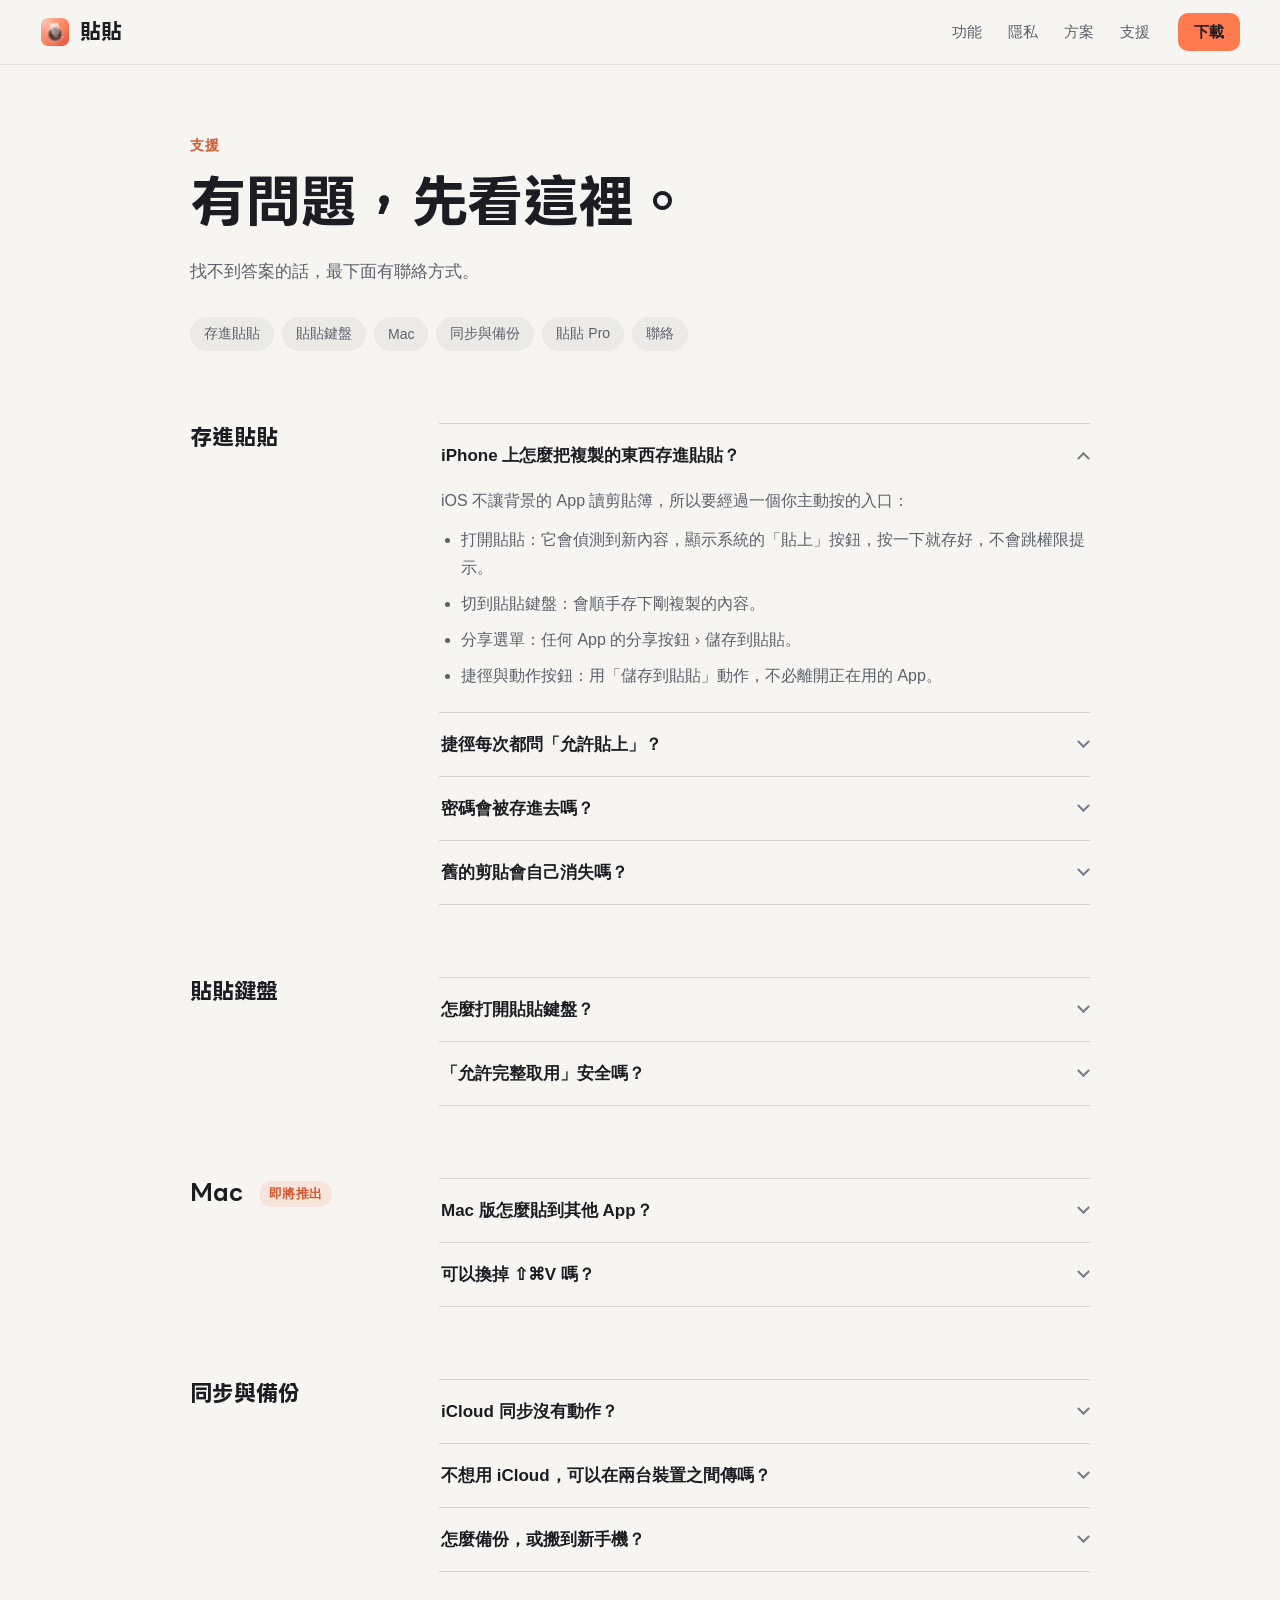
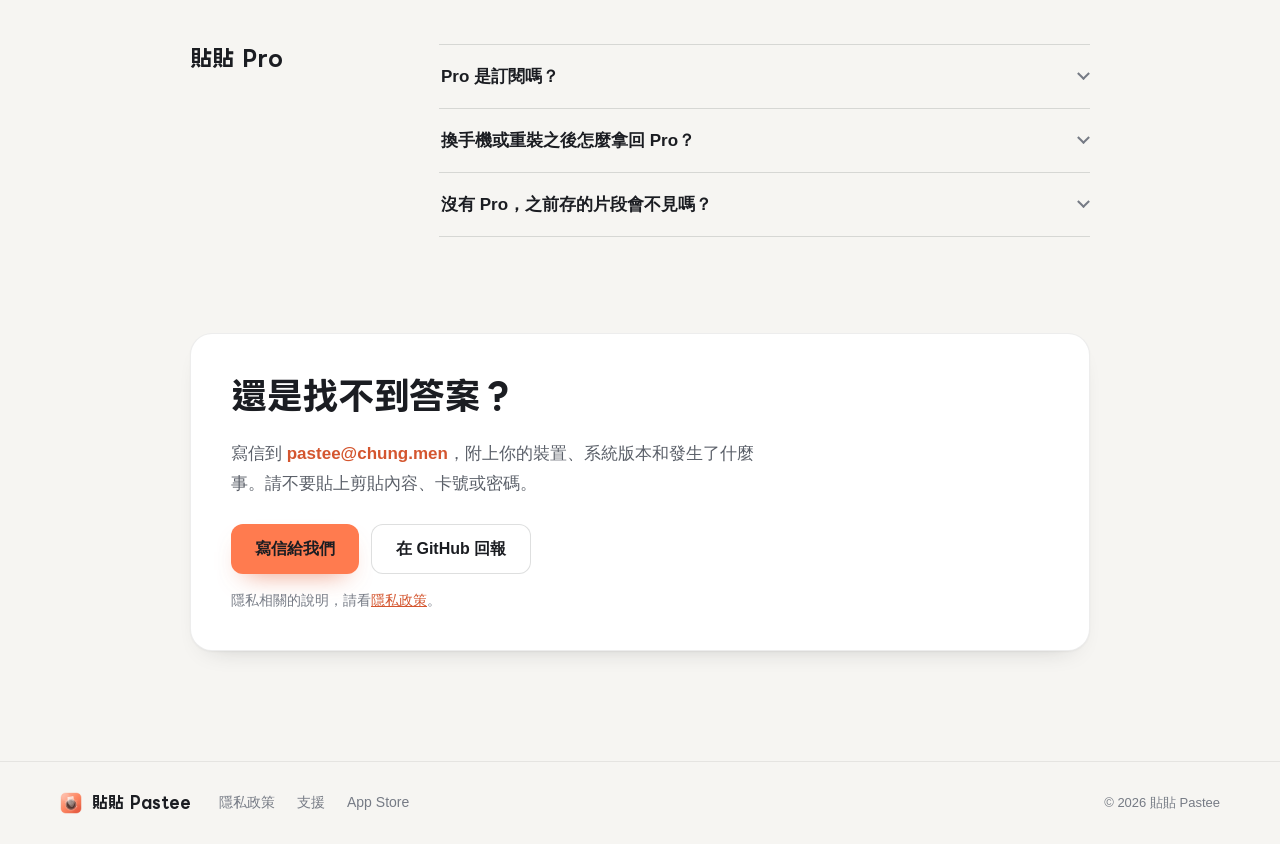
==== commit 3717b0bc: "Describe the Mac version as copy, then ⌘V The Mac app no longer pastes for you or expands abbreviati" ====
--- a/support/index.html
+++ b/support/index.html
@@ -86,8 +86,8 @@
     <h2 id="mac-h">Mac <span class="soon">即將推出</span></h2>
     <div class="qa">
       <details>
-        <summary>為什麼要給「輔助使用」權限？</summary>
-        <p>貼貼要替你在目前的 App 按下 ⌘V，才能把選好的那筆直接貼進去。沒有授權的話，它只會把內容放到剪貼簿，你自己再按一次 ⌘V。</p>
+        <summary>Mac 版怎麼貼到其他 App？</summary>
+        <p>按 ⇧⌘V 叫出面板，選一筆按 ↩，它會放進剪貼簿；回到原本的 App 按 ⌘V 就貼上了。貼貼不需要「輔助使用」權限，也不會替你按任何鍵。要一次貼好幾筆，⌘ 點選多筆後按 ⌥↩，貼完一筆再按右上角的「複製下一筆」。</p>
       </details>
       <details>
         <summary>可以換掉 ⇧⌘V 嗎？</summary>
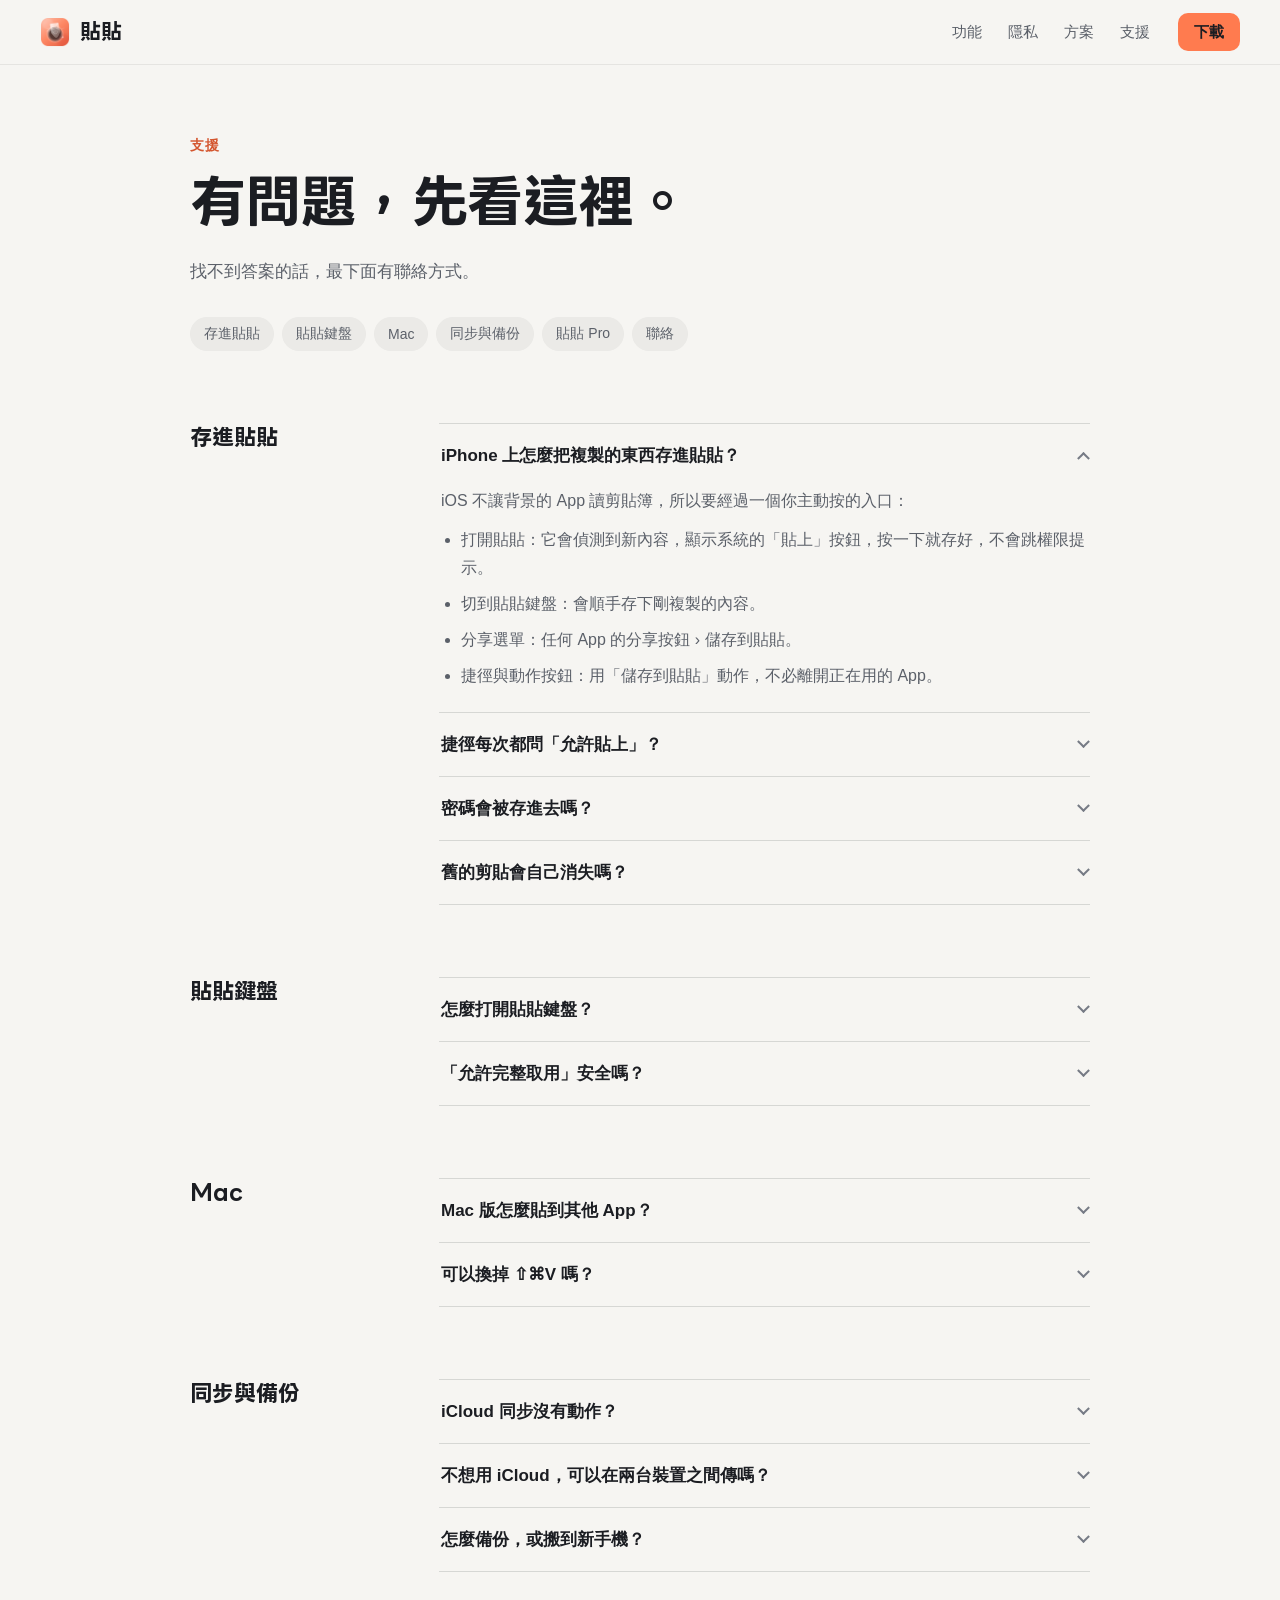
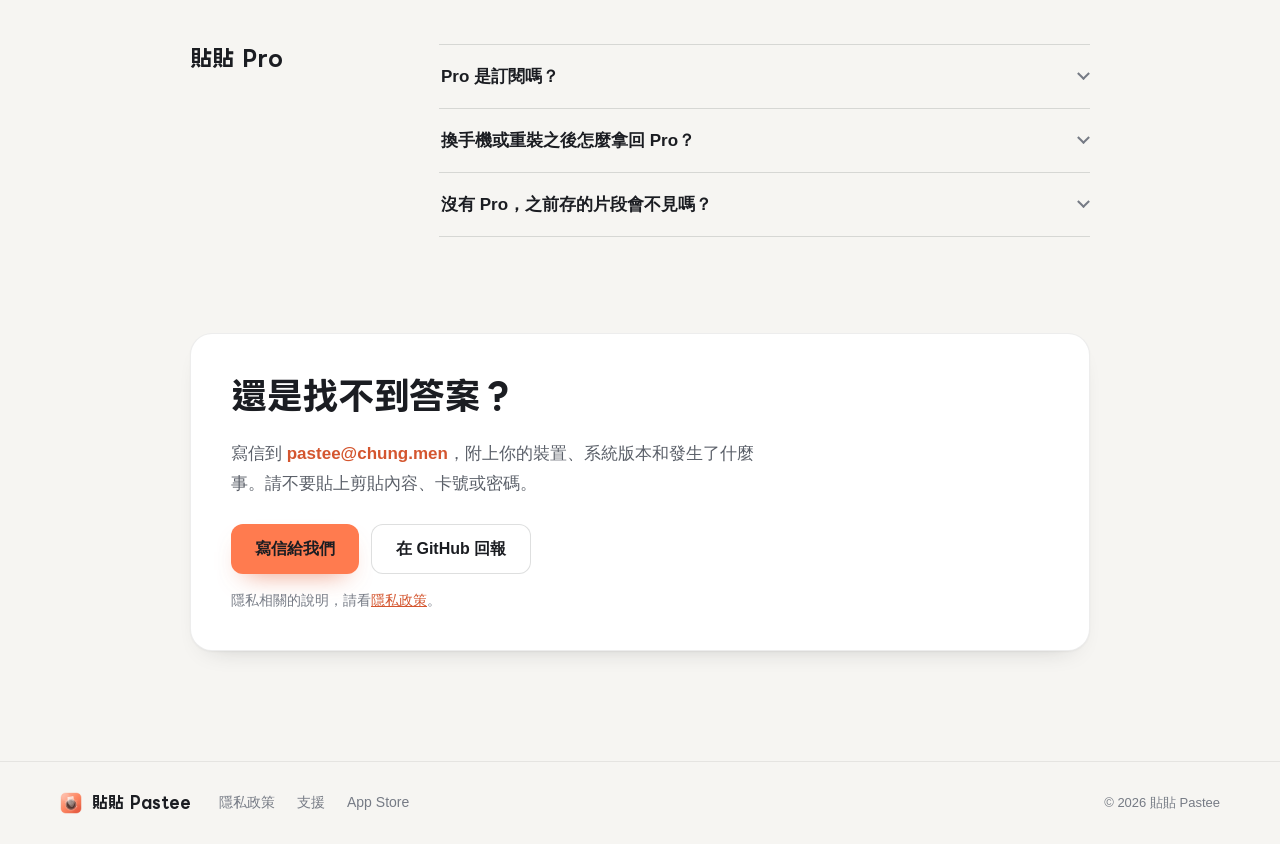
==== commit 036b7ae9: "Mark the Mac version as available Drop the "即將推出" labels from the home and support pages, say all th" ====
--- a/support/index.html
+++ b/support/index.html
@@ -83,7 +83,7 @@
   </section>
 
   <section class="qa-group" id="mac" aria-labelledby="mac-h">
-    <h2 id="mac-h">Mac <span class="soon">即將推出</span></h2>
+    <h2 id="mac-h">Mac</h2>
     <div class="qa">
       <details>
         <summary>Mac 版怎麼貼到其他 App？</summary>
--- a/assets/site.css
+++ b/assets/site.css
@@ -221,7 +221,6 @@
 .mac{margin-top:56px}
 .mac-head{display:flex;align-items:baseline;gap:28px;flex-wrap:wrap}
 .mac-head h3,.ph-copy h3{font:700 28px/1.3 var(--display)}
-.soon{display:inline-flex;vertical-align:middle;margin-left:8px;padding:4px 10px;border-radius:999px;background:var(--accent-soft);color:var(--accent-text);font:600 13px var(--sans);letter-spacing:.02em}
 .mac-head p{max-width:34em;font-size:16px;line-height:1.75;color:var(--text2)}
 .mac-desk{position:relative;margin:36px auto 0;max-width:1440px;padding:56px var(--gutter) 0;overflow:hidden;
   background:linear-gradient(160deg,#FFD9C8 0%,#FF9C78 42%,#E8603F 100%)}
